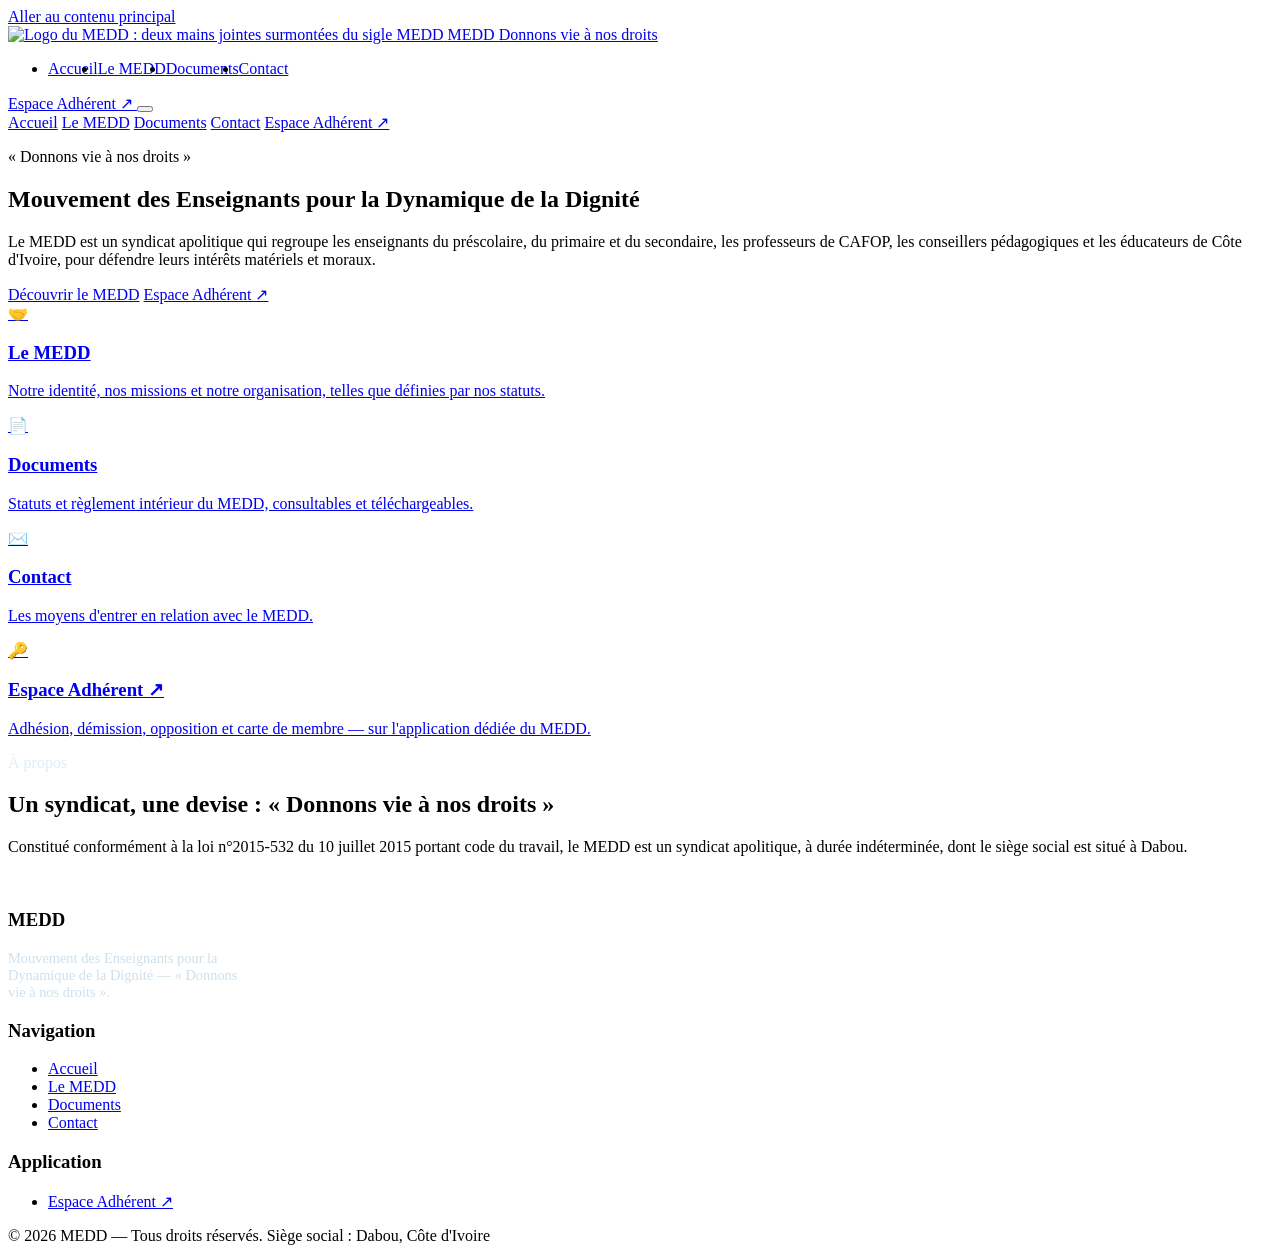
==== index.html @ 4087b920 "Add files via upload" ====
<!DOCTYPE html>
<html lang="fr">
<head>
<meta charset="UTF-8">
<meta name="viewport" content="width=device-width, initial-scale=1.0">
<title>MEDD — Mouvement des Enseignants pour la Dynamique de la Dignité</title>
<meta name="description" content="Site officiel du MEDD, syndicat apolitique des enseignants de Côte d'Ivoire. Statuts, règlement intérieur et accès à l'espace adhérent.">
<link rel="canonical" href="https://medd-site.vercel.app/">
<meta property="og:type" content="website">
<meta property="og:title" content="MEDD — Mouvement des Enseignants pour la Dynamique de la Dignité">
<meta property="og:description" content="Syndicat apolitique des enseignants de Côte d'Ivoire. Statuts, règlement intérieur et espace adhérent.">
<meta property="og:image" content="/assets/images/logo-medd.jpg">
<meta property="og:locale" content="fr_CI">
<link rel="icon" href="/assets/images/logo-medd.jpg">
<link rel="preconnect" href="https://fonts.googleapis.com">
<link rel="preconnect" href="https://fonts.gstatic.com" crossorigin>
<link href="https://fonts.googleapis.com/css2?family=Fraunces:ital,wght@0,500;0,600;1,500&family=Inter:wght@400;500;600;700&display=swap" rel="stylesheet">
<link rel="stylesheet" href="/assets/css/style.css">
<script type="application/ld+json">
{
  "@context": "https://schema.org",
  "@type": "Organization",
  "name": "Mouvement des Enseignants pour la Dynamique de la Dignité (MEDD)",
  "alternateName": "MEDD",
  "slogan": "Donnons vie à nos droits",
  "url": "https://medd-site.vercel.app/",
  "logo": "https://medd-site.vercel.app/assets/images/logo-medd.jpg",
  "address": {
    "@type": "PostalAddress",
    "addressLocality": "Dabou",
    "addressCountry": "CI"
  }
}
</script>
</head>
<body>
<a class="skip-link" href="#main">Aller au contenu principal</a>

<header class="site-header">
  <div class="container nav">
    <a class="brand" href="/index.html">
      <img src="/assets/images/logo-medd.jpg" alt="Logo du MEDD : deux mains jointes surmontées du sigle MEDD">
      <span>
        <span class="brand-name">MEDD</span>
        <span class="brand-tagline">Donnons vie à nos droits</span>
      </span>
    </a>

    <ul class="nav-links" style="display:none;" id="desktop-nav">
      <li><a href="/index.html" aria-current="page">Accueil</a></li>
      <li><a href="/le-medd.html">Le MEDD</a></li>
      <li><a href="/documents.html">Documents</a></li>
      <li><a href="/contact.html">Contact</a></li>
    </ul>

    <a class="btn btn-primary nav-cta" href="https://medd-app-two.vercel.app" target="_blank" rel="noopener noreferrer">
      Espace Adhérent ↗
    </a>

    <button class="menu-toggle" aria-label="Ouvrir le menu" aria-expanded="false" aria-controls="mobile-menu">
      <span></span>
    </button>
  </div>

  <nav class="mobile-menu container" id="mobile-menu" aria-label="Menu principal">
    <a href="/index.html" aria-current="page">Accueil</a>
    <a href="/le-medd.html">Le MEDD</a>
    <a href="/documents.html">Documents</a>
    <a href="/contact.html">Contact</a>
    <a class="btn btn-primary" href="https://medd-app-two.vercel.app" target="_blank" rel="noopener noreferrer">Espace Adhérent ↗</a>
  </nav>
</header>

<main id="main">

  <section class="hero">
    <div class="hero-shapes" aria-hidden="true">
      <span class="shape-a"></span>
      <span class="shape-b"></span>
    </div>
    <div class="container hero-content">
      <p class="hero-motto">« Donnons vie à nos droits »</p>
      <h1>Mouvement des Enseignants pour la Dynamique de la Dignité</h1>
      <p class="lead">
        Le MEDD est un syndicat apolitique qui regroupe les enseignants du préscolaire,
        du primaire et du secondaire, les professeurs de CAFOP, les conseillers pédagogiques
        et les éducateurs de Côte d'Ivoire, pour défendre leurs intérêts matériels et moraux.
      </p>
      <div class="hero-actions">
        <a class="btn btn-primary" href="/le-medd.html">Découvrir le MEDD</a>
        <a class="btn btn-outline" href="https://medd-app-two.vercel.app" target="_blank" rel="noopener noreferrer">Espace Adhérent ↗</a>
      </div>
    </div>
  </section>

  <section aria-label="Accès rapides">
    <div class="container">
      <div class="quick-links">
        <a class="card" href="/le-medd.html">
          <span class="card-icon" aria-hidden="true">🤝</span>
          <h3>Le MEDD</h3>
          <p>Notre identité, nos missions et notre organisation, telles que définies par nos statuts.</p>
        </a>
        <a class="card" href="/documents.html">
          <span class="card-icon" aria-hidden="true">📄</span>
          <h3>Documents</h3>
          <p>Statuts et règlement intérieur du MEDD, consultables et téléchargeables.</p>
        </a>
        <a class="card" href="/contact.html">
          <span class="card-icon" aria-hidden="true">✉️</span>
          <h3>Contact</h3>
          <p>Les moyens d'entrer en relation avec le MEDD.</p>
        </a>
        <a class="card card-external" href="https://medd-app-two.vercel.app" target="_blank" rel="noopener noreferrer">
          <span class="card-icon" aria-hidden="true">🔑</span>
          <h3>Espace Adhérent ↗</h3>
          <p>Adhésion, démission, opposition et carte de membre — sur l'application dédiée du MEDD.</p>
        </a>
      </div>
    </div>
  </section>

  <section class="section-alt">
    <div class="container">
      <div class="callout">
        <span class="eyebrow" style="color:#DCEEF8;">À propos</span>
        <h2>Un syndicat, une devise : « Donnons vie à nos droits »</h2>
        <p>
          Constitué conformément à la loi n°2015-532 du 10 juillet 2015 portant code du travail,
          le MEDD est un syndicat apolitique, à durée indéterminée, dont le siège social est situé à Dabou.
        </p>
        <a class="btn btn-outline" style="border-color:#fff; color:#fff;" href="/le-medd.html">Lire notre présentation complète</a>
      </div>
    </div>
  </section>

</main>

<footer class="site-footer">
  <div class="container footer-grid">
    <div>
      <h3>MEDD</h3>
      <p style="color:#cfe0ea; font-size:0.9rem; max-width:32ch;">
        Mouvement des Enseignants pour la Dynamique de la Dignité — « Donnons vie à nos droits ».
      </p>
    </div>
    <div>
      <h3>Navigation</h3>
      <ul class="footer-links">
        <li><a href="/index.html">Accueil</a></li>
        <li><a href="/le-medd.html">Le MEDD</a></li>
        <li><a href="/documents.html">Documents</a></li>
        <li><a href="/contact.html">Contact</a></li>
      </ul>
    </div>
    <div>
      <h3>Application</h3>
      <ul class="footer-links">
        <li><a href="https://medd-app-two.vercel.app" target="_blank" rel="noopener noreferrer">Espace Adhérent ↗</a></li>
      </ul>
    </div>
  </div>
  <div class="container footer-bottom">
    <span>© <span id="year"></span> MEDD — Tous droits réservés.</span>
    <span>Siège social : Dabou, Côte d'Ivoire</span>
  </div>
</footer>

<script>document.getElementById('year').textContent = new Date().getFullYear();</script>
<script src="/assets/js/main.js"></script>
<style>@media (min-width:860px){#desktop-nav{display:flex !important;}}</style>
</body>
</html>
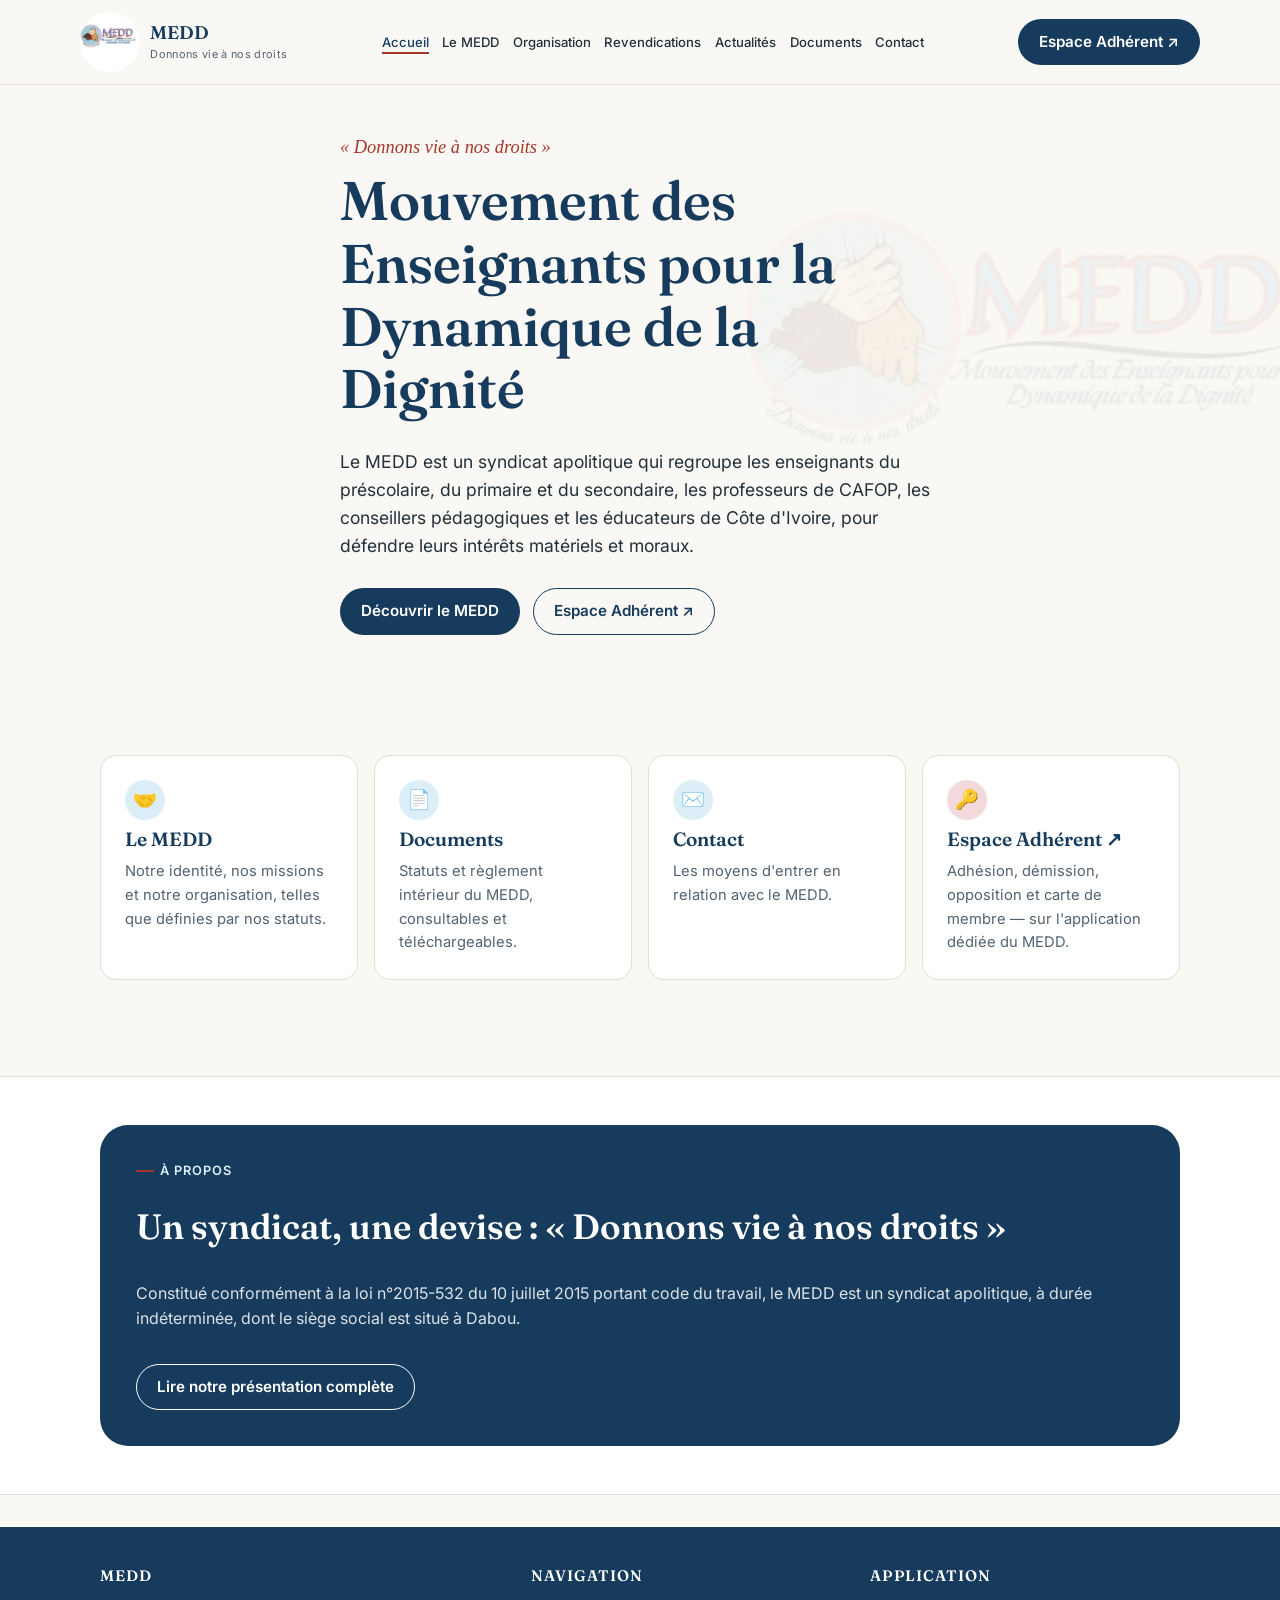
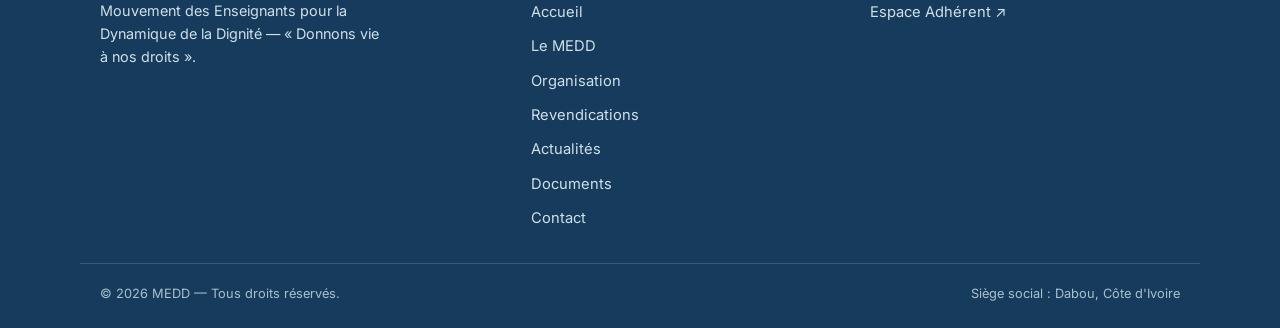
==== commit fdfce500: "Add files via upload" ====
--- a/index.html
+++ b/index.html
@@ -49,6 +49,9 @@
     <ul class="nav-links" style="display:none;" id="desktop-nav">
       <li><a href="/index.html" aria-current="page">Accueil</a></li>
       <li><a href="/le-medd.html">Le MEDD</a></li>
+      <li><a href="/organisation.html">Organisation</a></li>
+      <li><a href="/revendications.html">Revendications</a></li>
+      <li><a href="/actualites.html">Actualités</a></li>
       <li><a href="/documents.html">Documents</a></li>
       <li><a href="/contact.html">Contact</a></li>
     </ul>
@@ -65,6 +68,9 @@
   <nav class="mobile-menu container" id="mobile-menu" aria-label="Menu principal">
     <a href="/index.html" aria-current="page">Accueil</a>
     <a href="/le-medd.html">Le MEDD</a>
+    <a href="/organisation.html">Organisation</a>
+    <a href="/revendications.html">Revendications</a>
+    <a href="/actualites.html">Actualités</a>
     <a href="/documents.html">Documents</a>
     <a href="/contact.html">Contact</a>
     <a class="btn btn-primary" href="https://medd-app-two.vercel.app" target="_blank" rel="noopener noreferrer">Espace Adhérent ↗</a>
@@ -74,10 +80,7 @@
 <main id="main">
 
   <section class="hero">
-    <div class="hero-shapes" aria-hidden="true">
-      <span class="shape-a"></span>
-      <span class="shape-b"></span>
-    </div>
+    <img class="hero-watermark" src="/assets/images/logo-medd-transparent.png" alt="" aria-hidden="true">
     <div class="container hero-content">
       <p class="hero-motto">« Donnons vie à nos droits »</p>
       <h1>Mouvement des Enseignants pour la Dynamique de la Dignité</h1>
@@ -149,6 +152,9 @@
       <ul class="footer-links">
         <li><a href="/index.html">Accueil</a></li>
         <li><a href="/le-medd.html">Le MEDD</a></li>
+        <li><a href="/organisation.html">Organisation</a></li>
+        <li><a href="/revendications.html">Revendications</a></li>
+        <li><a href="/actualites.html">Actualités</a></li>
         <li><a href="/documents.html">Documents</a></li>
         <li><a href="/contact.html">Contact</a></li>
       </ul>
--- a/assets/css/style.css
+++ b/assets/css/style.css
@@ -0,0 +1,917 @@
+/* ==========================================================================
+   MEDD — Mouvement des Enseignants pour la Dynamique de la Dignité
+   Design system : couleurs tirées du logo officiel (bleu ciel, rose, rouge),
+   typographie institutionnelle-moderne, mobile-first.
+   ========================================================================== */
+
+:root {
+  /* Couleurs — dérivées du logo officiel MEDD */
+  --color-cream: #FAF8F4;       /* fond principal, chaud, pas blanc pur */
+  --color-surface: #FFFFFF;     /* cartes / surfaces élevées */
+  --color-ink: #22303A;         /* texte principal */
+  --color-ink-soft: #526270;    /* texte secondaire */
+  --color-navy: #163B5C;        /* bleu profond — titres, header */
+  --color-sky: #4FA3D1;         /* bleu ciel du logo — accent principal */
+  --color-sky-soft: #DCEEF8;    /* fond doux bleu */
+  --color-blush: #F3D9DC;       /* rose pâle du logo — accent secondaire */
+  --color-red: #A7362A;         /* rouge du logo (soulignement "MEDD") — usage sobre */
+  --color-border: #E4DED3;
+
+  --font-display: "Fraunces", Georgia, serif;
+  --font-body: "Inter", -apple-system, BlinkMacSystemFont, "Segoe UI", sans-serif;
+
+  --radius-lg: 28px;
+  --radius-md: 16px;
+  --radius-sm: 10px;
+
+  --shadow-soft: 0 12px 32px -16px rgba(22, 59, 92, 0.25);
+
+  --max-width: 1120px;
+}
+
+*, *::before, *::after { box-sizing: border-box; }
+
+html { scroll-behavior: smooth; }
+
+@media (prefers-reduced-motion: reduce) {
+  html { scroll-behavior: auto; }
+  *, *::before, *::after { animation-duration: 0.01ms !important; transition-duration: 0.01ms !important; }
+}
+
+body {
+  margin: 0;
+  font-family: var(--font-body);
+  color: var(--color-ink);
+  background: var(--color-cream);
+  line-height: 1.6;
+  -webkit-font-smoothing: antialiased;
+}
+
+img { max-width: 100%; display: block; }
+
+a { color: var(--color-navy); }
+a:focus-visible,
+button:focus-visible,
+input:focus-visible,
+textarea:focus-visible {
+  outline: 3px solid var(--color-sky);
+  outline-offset: 2px;
+}
+
+h1, h2, h3 {
+  font-family: var(--font-display);
+  color: var(--color-navy);
+  line-height: 1.15;
+  margin: 0 0 0.5em;
+}
+
+h1 { font-size: clamp(2rem, 5vw + 1rem, 3.4rem); font-weight: 600; }
+h2 { font-size: clamp(1.5rem, 3vw + 1rem, 2.2rem); font-weight: 600; }
+h3 { font-size: 1.2rem; font-weight: 600; }
+
+p { margin: 0 0 1em; color: var(--color-ink-soft); }
+
+.container {
+  max-width: var(--max-width);
+  margin: 0 auto;
+  padding: 0 1.25rem;
+}
+
+.eyebrow {
+  display: inline-flex;
+  align-items: center;
+  gap: 0.5em;
+  font-size: 0.8rem;
+  letter-spacing: 0.08em;
+  text-transform: uppercase;
+  color: var(--color-red);
+  font-weight: 600;
+  margin-bottom: 0.75em;
+}
+
+.eyebrow::before {
+  content: "";
+  width: 1.4em;
+  height: 2px;
+  background: var(--color-red);
+  display: inline-block;
+}
+
+/* ---------- Header / Navigation ---------- */
+
+.site-header {
+  position: sticky;
+  top: 0;
+  z-index: 50;
+  background: rgba(250, 248, 244, 0.92);
+  backdrop-filter: blur(8px);
+  border-bottom: 1px solid var(--color-border);
+}
+
+.nav {
+  display: flex;
+  align-items: center;
+  justify-content: space-between;
+  padding: 0.75rem 0;
+}
+
+.brand {
+  display: flex;
+  align-items: center;
+  gap: 0.65rem;
+  text-decoration: none;
+  color: var(--color-navy);
+}
+
+.brand img {
+  width: 60px;
+  height: 60px;
+  border-radius: 50%;
+  object-fit: cover;
+}
+
+.brand-name {
+  font-family: var(--font-display);
+  font-weight: 600;
+  font-size: 1.15rem;
+  line-height: 1.1;
+}
+
+.brand-tagline {
+  display: block;
+  font-family: var(--font-body);
+  font-weight: 400;
+  font-size: 0.68rem;
+  color: var(--color-ink-soft);
+  letter-spacing: 0.03em;
+}
+
+@media (min-width: 860px) and (max-width: 1150px) {
+  .brand-tagline { display: none; }
+}
+
+.nav-links {
+  display: flex;
+  align-items: center;
+  gap: 0.85rem;
+  list-style: none;
+  margin: 0;
+  padding: 0;
+}
+
+.nav-links a {
+  text-decoration: none;
+  color: var(--color-ink);
+  font-weight: 500;
+  font-size: 0.82rem;
+}
+
+.nav-links a[aria-current="page"] {
+  color: var(--color-navy);
+  border-bottom: 2px solid var(--color-red);
+  padding-bottom: 2px;
+}
+
+.btn {
+  display: inline-flex;
+  align-items: center;
+  gap: 0.5em;
+  border-radius: 999px;
+  padding: 0.65em 1.3em;
+  font-weight: 600;
+  font-size: 0.95rem;
+  text-decoration: none;
+  border: 1px solid transparent;
+  cursor: pointer;
+  transition: transform 0.15s ease, box-shadow 0.15s ease;
+}
+
+.btn-primary {
+  background: var(--color-navy);
+  color: #fff;
+}
+
+.btn-primary:hover { transform: translateY(-1px); box-shadow: var(--shadow-soft); }
+
+.btn-outline {
+  background: transparent;
+  border-color: var(--color-navy);
+  color: var(--color-navy);
+}
+
+.nav-cta { display: none; }
+
+@media (min-width: 860px) {
+  .nav-cta { display: inline-flex; }
+}
+
+.menu-toggle {
+  display: inline-flex;
+  align-items: center;
+  justify-content: center;
+  width: 44px;
+  height: 44px;
+  border-radius: var(--radius-sm);
+  border: 1px solid var(--color-border);
+  background: var(--color-surface);
+  cursor: pointer;
+}
+
+@media (min-width: 860px) {
+  .menu-toggle { display: none; }
+}
+
+.menu-toggle span,
+.menu-toggle span::before,
+.menu-toggle span::after {
+  content: "";
+  display: block;
+  width: 20px;
+  height: 2px;
+  background: var(--color-navy);
+  position: relative;
+  transition: transform 0.2s ease;
+}
+
+.menu-toggle span::before { position: absolute; top: -6px; }
+.menu-toggle span::after { position: absolute; top: 6px; }
+
+.mobile-menu {
+  display: none;
+  flex-direction: column;
+  gap: 0.25rem;
+  padding: 0.5rem 0 1.25rem;
+  border-top: 1px solid var(--color-border);
+}
+
+.mobile-menu.is-open { display: flex; }
+
+.mobile-menu a {
+  display: block;
+  padding: 0.75rem 0.25rem;
+  text-decoration: none;
+  color: var(--color-ink);
+  font-weight: 500;
+  border-bottom: 1px solid var(--color-border);
+}
+
+.mobile-menu .btn { margin-top: 0.75rem; justify-content: center; }
+
+@media (min-width: 860px) {
+  .mobile-menu { display: none !important; }
+}
+
+/* ---------- Hero (signature: mains jointes évoquées par 2 formes qui s'enlacent) ---------- */
+
+.hero {
+  position: relative;
+  overflow: hidden;
+  padding: 3rem 0 4rem;
+}
+
+.hero-watermark {
+  position: absolute;
+  z-index: 0;
+  pointer-events: none;
+  top: 50%;
+  right: -6%;
+  width: 62vw;
+  max-width: 620px;
+  transform: translateY(-50%);
+  opacity: 0.08;
+}
+
+@media (max-width: 700px) {
+  .hero-watermark {
+    width: 85vw;
+    right: -18%;
+    opacity: 0.07;
+  }
+}
+
+.hero-content {
+  position: relative;
+  z-index: 1;
+  max-width: 640px;
+}
+
+.hero-motto {
+  font-family: var(--font-display);
+  font-style: italic;
+  color: var(--color-red);
+  font-size: 1.15rem;
+  margin-bottom: 0.5rem;
+}
+
+.hero p.lead {
+  font-size: 1.1rem;
+  color: var(--color-ink);
+  max-width: 56ch;
+}
+
+.hero-actions {
+  display: flex;
+  flex-wrap: wrap;
+  gap: 0.85rem;
+  margin-top: 1.75rem;
+}
+
+/* ---------- Quick links / cards ---------- */
+
+.quick-links {
+  display: grid;
+  grid-template-columns: 1fr;
+  gap: 1rem;
+  padding: 0.5rem 0 3rem;
+}
+
+@media (min-width: 700px) {
+  .quick-links { grid-template-columns: repeat(2, 1fr); }
+}
+
+@media (min-width: 1000px) {
+  .quick-links { grid-template-columns: repeat(4, 1fr); }
+}
+
+.card {
+  background: var(--color-surface);
+  border: 1px solid var(--color-border);
+  border-radius: var(--radius-md);
+  padding: 1.5rem;
+  text-decoration: none;
+  color: var(--color-ink);
+  display: flex;
+  flex-direction: column;
+  gap: 0.5rem;
+  transition: transform 0.15s ease, box-shadow 0.15s ease, border-color 0.15s ease;
+}
+
+.card:hover {
+  transform: translateY(-3px);
+  box-shadow: var(--shadow-soft);
+  border-color: var(--color-sky);
+}
+
+.card .card-icon {
+  width: 40px;
+  height: 40px;
+  border-radius: 50%;
+  background: var(--color-sky-soft);
+  display: flex;
+  align-items: center;
+  justify-content: center;
+  font-size: 1.2rem;
+}
+
+.card h3 { margin-bottom: 0.15em; }
+.card p { margin: 0; font-size: 0.92rem; }
+
+.card.card-external .card-icon { background: var(--color-blush); }
+
+/* ---------- Sections generic ---------- */
+
+section { padding: 3rem 0; }
+
+.section-alt {
+  background: var(--color-surface);
+  border-top: 1px solid var(--color-border);
+  border-bottom: 1px solid var(--color-border);
+}
+
+.two-col {
+  display: grid;
+  gap: 2rem;
+}
+
+@media (min-width: 860px) {
+  .two-col { grid-template-columns: 1.1fr 0.9fr; align-items: start; }
+}
+
+.stat-row {
+  display: grid;
+  grid-template-columns: repeat(2, 1fr);
+  gap: 1rem;
+  margin: 2rem 0;
+}
+
+@media (min-width: 700px) {
+  .stat-row { grid-template-columns: repeat(4, 1fr); }
+}
+
+.stat {
+  background: var(--color-sky-soft);
+  border-radius: var(--radius-md);
+  padding: 1.25rem 1rem;
+  text-align: center;
+}
+
+.stat strong {
+  display: block;
+  font-family: var(--font-display);
+  font-size: 1.7rem;
+  color: var(--color-navy);
+}
+
+.stat span {
+  font-size: 0.82rem;
+  color: var(--color-ink-soft);
+}
+
+.list-plain {
+  list-style: none;
+  margin: 0;
+  padding: 0;
+  display: flex;
+  flex-direction: column;
+  gap: 0.9rem;
+}
+
+.list-plain li {
+  padding-left: 1.6rem;
+  position: relative;
+  color: var(--color-ink-soft);
+}
+
+.list-plain li::before {
+  content: "";
+  position: absolute;
+  left: 0;
+  top: 0.5em;
+  width: 8px;
+  height: 8px;
+  border-radius: 50%;
+  background: var(--color-sky);
+}
+
+.org-grid {
+  display: grid;
+  grid-template-columns: 1fr;
+  gap: 1rem;
+  margin-top: 1.5rem;
+}
+
+@media (min-width: 700px) {
+  .org-grid { grid-template-columns: repeat(2, 1fr); }
+}
+
+.org-card {
+  background: var(--color-cream);
+  border: 1px solid var(--color-border);
+  border-radius: var(--radius-md);
+  padding: 1.25rem 1.4rem;
+}
+
+.org-card h3 { font-size: 1.05rem; margin-bottom: 0.35em; }
+.org-card p { font-size: 0.92rem; margin: 0; }
+
+.callout {
+  background: var(--color-navy);
+  color: #fff;
+  border-radius: var(--radius-lg);
+  padding: 2.25rem;
+  display: flex;
+  flex-direction: column;
+  gap: 1rem;
+  align-items: flex-start;
+}
+
+.callout h2, .callout p { color: #fff; }
+.callout p { opacity: 0.85; }
+
+.doc-card {
+  background: var(--color-surface);
+  border: 1px solid var(--color-border);
+  border-radius: var(--radius-md);
+  padding: 1.5rem;
+  display: flex;
+  gap: 1.1rem;
+  align-items: flex-start;
+}
+
+.doc-icon {
+  flex-shrink: 0;
+  width: 48px;
+  height: 56px;
+  border-radius: 6px;
+  background: var(--color-sky-soft);
+  color: var(--color-navy);
+  display: flex;
+  align-items: center;
+  justify-content: center;
+  font-weight: 700;
+  font-family: var(--font-display);
+  font-size: 0.8rem;
+}
+
+.notice {
+  border: 1px dashed var(--color-red);
+  background: #FBEFED;
+  border-radius: var(--radius-sm);
+  padding: 1rem 1.2rem;
+  font-size: 0.9rem;
+  color: var(--color-ink);
+}
+
+.notice strong { color: var(--color-red); }
+
+/* ---------- Contact ---------- */
+
+.contact-grid {
+  display: grid;
+  gap: 1.5rem;
+}
+
+@media (min-width: 860px) {
+  .contact-grid { grid-template-columns: 1fr 1fr; }
+}
+
+.contact-item {
+  display: flex;
+  gap: 0.9rem;
+  align-items: flex-start;
+  margin-bottom: 1.2rem;
+}
+
+.contact-item .icon {
+  width: 38px;
+  height: 38px;
+  border-radius: 50%;
+  background: var(--color-sky-soft);
+  display: flex;
+  align-items: center;
+  justify-content: center;
+  flex-shrink: 0;
+}
+
+.contact-item h3 { font-size: 1rem; margin-bottom: 0.15em; }
+.contact-item p { margin: 0; font-size: 0.92rem; }
+
+/* ---------- Footer ---------- */
+
+.site-footer {
+  background: var(--color-navy);
+  color: #dce8f0;
+  padding: 2.5rem 0 1.5rem;
+  margin-top: 2rem;
+}
+
+.footer-grid {
+  display: grid;
+  gap: 1.75rem;
+  grid-template-columns: 1fr;
+}
+
+@media (min-width: 700px) {
+  .footer-grid { grid-template-columns: 1.3fr 1fr 1fr; }
+}
+
+.site-footer h3 {
+  color: #fff;
+  font-size: 0.95rem;
+  text-transform: uppercase;
+  letter-spacing: 0.06em;
+  margin-bottom: 0.9rem;
+}
+
+.site-footer a {
+  color: #cfe0ea;
+  text-decoration: none;
+  font-size: 0.92rem;
+}
+
+.site-footer a:hover { text-decoration: underline; }
+
+.footer-links {
+  list-style: none;
+  margin: 0;
+  padding: 0;
+  display: flex;
+  flex-direction: column;
+  gap: 0.55rem;
+}
+
+.footer-bottom {
+  border-top: 1px solid rgba(255,255,255,0.15);
+  margin-top: 2rem;
+  padding-top: 1.25rem;
+  font-size: 0.8rem;
+  color: #a9c1cf;
+  display: flex;
+  flex-wrap: wrap;
+  gap: 0.5rem 1.5rem;
+  justify-content: space-between;
+}
+
+.skip-link {
+  position: absolute;
+  left: -999px;
+  top: auto;
+  background: var(--color-navy);
+  color: #fff;
+  padding: 0.75rem 1.25rem;
+  border-radius: var(--radius-sm);
+  z-index: 100;
+}
+
+.skip-link:focus {
+  left: 1rem;
+  top: 1rem;
+}
+
+/* ---------- Organisation : carte du Secrétaire Général ---------- */
+
+.sg-card {
+  display: flex;
+  flex-wrap: wrap;
+  align-items: center;
+  gap: 1.5rem;
+  background: var(--color-surface);
+  border: 1px solid var(--color-border);
+  border-radius: var(--radius-lg);
+  padding: 1.5rem;
+}
+
+.sg-card img {
+  width: 120px;
+  height: 120px;
+  border-radius: 50%;
+  object-fit: cover;
+  flex-shrink: 0;
+}
+
+/* ---------- Organisation : listes du Bureau Exécutif National ---------- */
+
+.roster-title {
+  font-size: 1.1rem;
+  margin-top: 2.5rem;
+  padding-bottom: 0.5rem;
+  border-bottom: 1px solid var(--color-border);
+  scroll-margin-top: 90px;
+}
+
+.roster-title:first-of-type { margin-top: 0.5rem; }
+
+.roster-list {
+  list-style: none;
+  margin: 1rem 0 0;
+  padding: 0;
+  display: flex;
+  flex-direction: column;
+  gap: 0.7rem;
+}
+
+.roster-list li {
+  color: var(--color-ink);
+  font-size: 0.95rem;
+  line-height: 1.5;
+}
+
+.roster-region {
+  display: inline-block;
+  color: var(--color-ink-soft);
+  font-size: 0.82rem;
+  margin-left: 0.3em;
+}
+
+.roster-region::before {
+  content: "— ";
+}
+
+/* ---------- Revendications : liste numérotée ---------- */
+
+.list-numbered {
+  margin: 1rem 0 0;
+  padding-left: 1.4rem;
+  display: flex;
+  flex-direction: column;
+  gap: 0.8rem;
+}
+
+.list-numbered li {
+  color: var(--color-ink-soft);
+  padding-left: 0.3rem;
+}
+
+/* ---------- Actualités ---------- */
+
+.news-grid {
+  display: grid;
+  grid-template-columns: 1fr;
+  gap: 1.5rem;
+}
+
+@media (min-width: 700px) {
+  .news-grid { grid-template-columns: repeat(2, 1fr); }
+}
+
+@media (min-width: 1000px) {
+  .news-grid { grid-template-columns: repeat(3, 1fr); }
+}
+
+.news-card {
+  background: var(--color-surface);
+  border: 1px solid var(--color-border);
+  border-radius: var(--radius-md);
+  overflow: hidden;
+  display: flex;
+  flex-direction: column;
+}
+
+.news-card img {
+  width: 100%;
+  aspect-ratio: 3 / 4;
+  object-fit: cover;
+  object-position: top;
+  border-bottom: 1px solid var(--color-border);
+}
+
+.news-card-body {
+  padding: 1.25rem;
+}
+
+.news-date {
+  display: block;
+  font-size: 0.78rem;
+  color: var(--color-red);
+  font-weight: 600;
+  text-transform: uppercase;
+  letter-spacing: 0.04em;
+  margin-bottom: 0.5em;
+}
+
+.news-card h2 {
+  font-size: 1.05rem;
+  margin-bottom: 0.5em;
+}
+
+.news-card p {
+  font-size: 0.9rem;
+  margin: 0;
+}
+
+/* Carte actualité avec mini-galerie (variante de .news-card, ne modifie pas les règles ci-dessus) */
+.news-card-gallery {
+  grid-column: 1 / -1;
+}
+
+.news-card-gallery .news-card-body {
+  padding: 1.25rem;
+}
+
+/* Image principale d'une carte galerie : ratio plus large, adapté aux photos de groupe
+   (paysage), pour ne pas rogner les personnes sur les côtés comme le ferait le ratio 3/4 */
+.news-card-gallery > img {
+  aspect-ratio: 4 / 3;
+  object-position: center top;
+}
+
+.news-gallery-grid {
+  display: grid;
+  grid-template-columns: repeat(2, 1fr);
+  gap: 0.4rem;
+  padding: 0.75rem;
+}
+
+@media (min-width: 640px) {
+  .news-gallery-grid { grid-template-columns: repeat(3, 1fr); }
+}
+
+.news-gallery-grid img {
+  width: 100%;
+  aspect-ratio: 4 / 3;
+  object-fit: cover;
+  border-radius: var(--radius-sm, 6px);
+  border: 1px solid var(--color-border);
+}
+
+/* Place de choix : photos mises en avant (ex. premiers responsables), plus grandes et distinguées */
+.news-gallery-grid img.featured {
+  grid-column: span 2;
+  aspect-ratio: 16 / 10;
+  object-position: top;
+  border: 2px solid var(--color-sky);
+}
+
+@media (min-width: 640px) {
+  .news-gallery-grid img.featured {
+    grid-column: span 1;
+    grid-row: span 2;
+    aspect-ratio: 3 / 4;
+  }
+}
+
+/* ---------- Organisation : photo de groupe ---------- */
+
+.org-group-photo {
+  margin: 0;
+}
+
+.org-group-photo img {
+  width: 100%;
+  border-radius: var(--radius-md);
+  border: 1px solid var(--color-border);
+}
+
+.org-group-photo figcaption {
+  margin-top: 0.6rem;
+  font-size: 0.85rem;
+  color: var(--color-ink-soft);
+  text-align: center;
+}
+
+/* ---------- Lightbox : agrandissement d'image (actualités) ---------- */
+
+.lightbox-overlay {
+  display: none;
+  position: fixed;
+  inset: 0;
+  z-index: 1000;
+  background: rgba(20, 24, 28, 0.92);
+  align-items: center;
+  justify-content: center;
+  padding: 2rem 1rem;
+}
+
+.lightbox-overlay.is-open {
+  display: flex;
+}
+
+.lightbox-img {
+  max-width: 100%;
+  max-height: 90vh;
+  border-radius: var(--radius-sm, 6px);
+  box-shadow: 0 20px 60px rgba(0, 0, 0, 0.5);
+}
+
+.lightbox-close {
+  position: absolute;
+  top: 1rem;
+  right: 1.25rem;
+  background: transparent;
+  border: none;
+  color: #fff;
+  font-size: 2.2rem;
+  line-height: 1;
+  cursor: pointer;
+  padding: 0.25rem 0.5rem;
+}
+
+/* ---------- Revendications : cartes d'argumentaire (Constat/Revendication/Proposition/Argument) ---------- */
+
+.argument-cards {
+  display: flex;
+  flex-direction: column;
+  gap: 1.25rem;
+  margin: 1.5rem 0 3rem;
+}
+
+.argument-card {
+  position: relative;
+  background: var(--color-surface);
+  border: 1px solid var(--color-border);
+  border-radius: var(--radius-md);
+  padding: 1.5rem 1.5rem 1.5rem 3.5rem;
+}
+
+.argument-index {
+  position: absolute;
+  top: 1.25rem;
+  left: 1.25rem;
+  width: 1.8rem;
+  height: 1.8rem;
+  border-radius: 50%;
+  background: var(--color-sky-soft);
+  color: var(--color-navy);
+  font-weight: 700;
+  font-size: 0.85rem;
+  display: flex;
+  align-items: center;
+  justify-content: center;
+  flex-shrink: 0;
+}
+
+.argument-card dl {
+  margin: 0;
+  display: grid;
+  gap: 0.4rem 0;
+}
+
+.argument-card dt {
+  font-size: 0.72rem;
+  font-weight: 700;
+  text-transform: uppercase;
+  letter-spacing: 0.05em;
+  color: var(--color-red);
+  margin-top: 0.9rem;
+}
+
+.argument-card dt:first-child {
+  margin-top: 0;
+}
+
+.argument-card dd {
+  margin: 0;
+  color: var(--color-ink);
+  font-size: 0.95rem;
+  line-height: 1.55;
+}
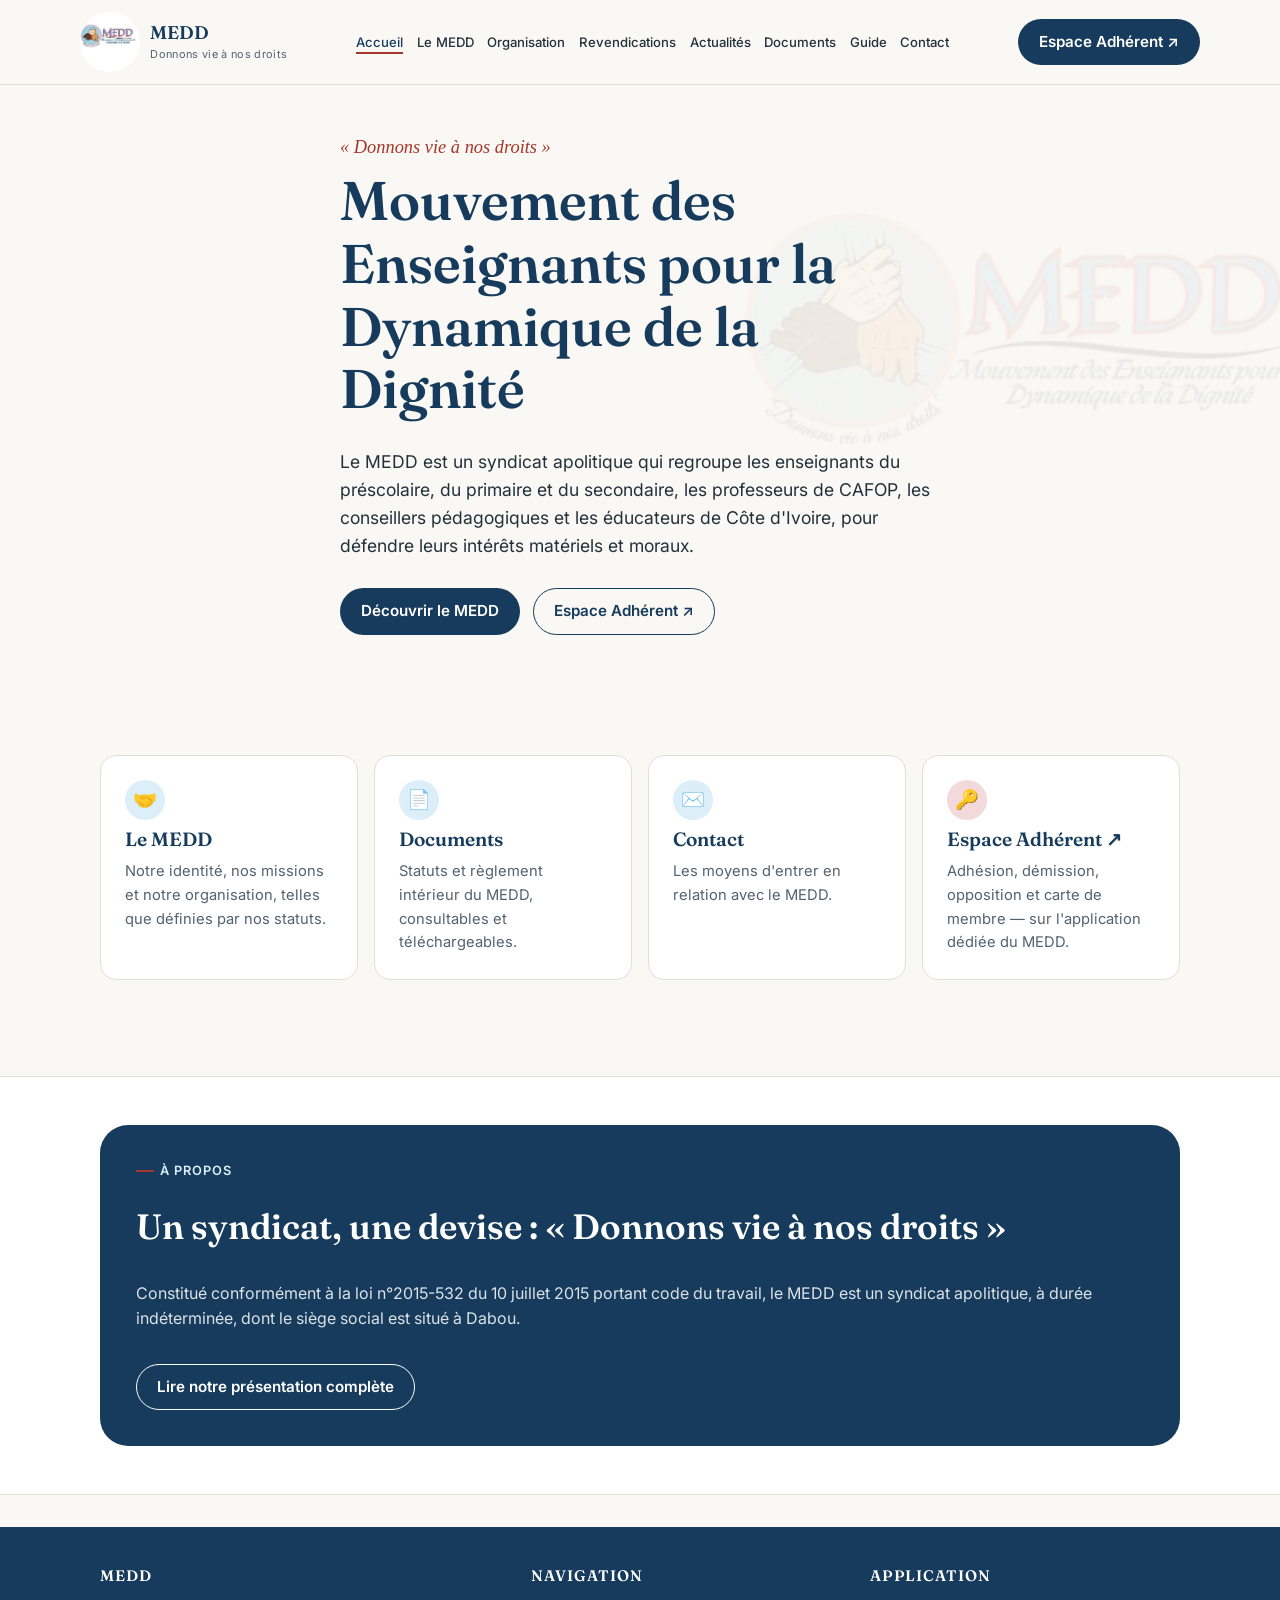
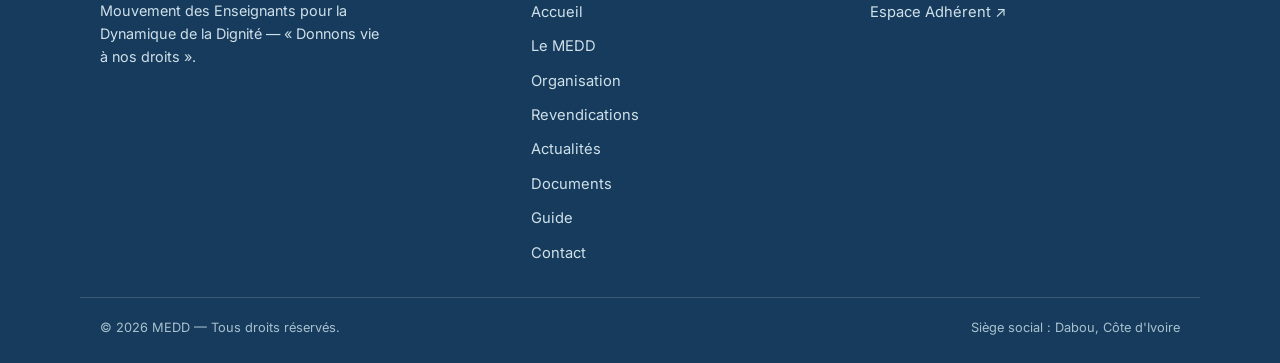
==== commit 4f6b9737: "Site : page Guide d'utilisation (adherents) + liens Guide dans les menus Co-Authored-By: Claude Sonn" ====
--- a/index.html
+++ b/index.html
@@ -5,7 +5,7 @@
 <meta name="viewport" content="width=device-width, initial-scale=1.0">
 <title>MEDD — Mouvement des Enseignants pour la Dynamique de la Dignité</title>
 <meta name="description" content="Site officiel du MEDD, syndicat apolitique des enseignants de Côte d'Ivoire. Statuts, règlement intérieur et accès à l'espace adhérent.">
-<link rel="canonical" href="https://medd-site.vercel.app/">
+<link rel="canonical" href="https://www.medd.ci/">
 <meta property="og:type" content="website">
 <meta property="og:title" content="MEDD — Mouvement des Enseignants pour la Dynamique de la Dignité">
 <meta property="og:description" content="Syndicat apolitique des enseignants de Côte d'Ivoire. Statuts, règlement intérieur et espace adhérent.">
@@ -23,8 +23,8 @@
   "name": "Mouvement des Enseignants pour la Dynamique de la Dignité (MEDD)",
   "alternateName": "MEDD",
   "slogan": "Donnons vie à nos droits",
-  "url": "https://medd-site.vercel.app/",
-  "logo": "https://medd-site.vercel.app/assets/images/logo-medd.jpg",
+  "url": "https://www.medd.ci/",
+  "logo": "https://www.medd.ci/assets/images/logo-medd.jpg",
   "address": {
     "@type": "PostalAddress",
     "addressLocality": "Dabou",
@@ -53,10 +53,11 @@
       <li><a href="/revendications.html">Revendications</a></li>
       <li><a href="/actualites.html">Actualités</a></li>
       <li><a href="/documents.html">Documents</a></li>
+        <li><a href="/guide.html">Guide</a></li>
       <li><a href="/contact.html">Contact</a></li>
     </ul>
 
-    <a class="btn btn-primary nav-cta" href="https://medd-app-two.vercel.app" target="_blank" rel="noopener noreferrer">
+    <a class="btn btn-primary nav-cta" href="https://app.medd.ci" target="_blank" rel="noopener noreferrer">
       Espace Adhérent ↗
     </a>
 
@@ -72,8 +73,9 @@
     <a href="/revendications.html">Revendications</a>
     <a href="/actualites.html">Actualités</a>
     <a href="/documents.html">Documents</a>
+    <a href="/guide.html">Guide</a>
     <a href="/contact.html">Contact</a>
-    <a class="btn btn-primary" href="https://medd-app-two.vercel.app" target="_blank" rel="noopener noreferrer">Espace Adhérent ↗</a>
+    <a class="btn btn-primary" href="https://app.medd.ci" target="_blank" rel="noopener noreferrer">Espace Adhérent ↗</a>
   </nav>
 </header>
 
@@ -91,7 +93,7 @@
       </p>
       <div class="hero-actions">
         <a class="btn btn-primary" href="/le-medd.html">Découvrir le MEDD</a>
-        <a class="btn btn-outline" href="https://medd-app-two.vercel.app" target="_blank" rel="noopener noreferrer">Espace Adhérent ↗</a>
+        <a class="btn btn-outline" href="https://app.medd.ci" target="_blank" rel="noopener noreferrer">Espace Adhérent ↗</a>
       </div>
     </div>
   </section>
@@ -114,7 +116,7 @@
           <h3>Contact</h3>
           <p>Les moyens d'entrer en relation avec le MEDD.</p>
         </a>
-        <a class="card card-external" href="https://medd-app-two.vercel.app" target="_blank" rel="noopener noreferrer">
+        <a class="card card-external" href="https://app.medd.ci" target="_blank" rel="noopener noreferrer">
           <span class="card-icon" aria-hidden="true">🔑</span>
           <h3>Espace Adhérent ↗</h3>
           <p>Adhésion, démission, opposition et carte de membre — sur l'application dédiée du MEDD.</p>
@@ -156,13 +158,14 @@
         <li><a href="/revendications.html">Revendications</a></li>
         <li><a href="/actualites.html">Actualités</a></li>
         <li><a href="/documents.html">Documents</a></li>
+        <li><a href="/guide.html">Guide</a></li>
         <li><a href="/contact.html">Contact</a></li>
       </ul>
     </div>
     <div>
       <h3>Application</h3>
       <ul class="footer-links">
-        <li><a href="https://medd-app-two.vercel.app" target="_blank" rel="noopener noreferrer">Espace Adhérent ↗</a></li>
+        <li><a href="https://app.medd.ci" target="_blank" rel="noopener noreferrer">Espace Adhérent ↗</a></li>
       </ul>
     </div>
   </div>
--- a/assets/css/style.css
+++ b/assets/css/style.css
@@ -725,6 +725,11 @@
   border-bottom: 1px solid var(--color-border);
 }
 
+/* Curseur "loupe" sur les photos agrandissables (posé auparavant par main.js) */
+.news-card img {
+  cursor: zoom-in;
+}
+
 .news-card-body {
   padding: 1.25rem;
 }
@@ -915,3 +920,27 @@
   font-size: 0.95rem;
   line-height: 1.55;
 }
+
+.roster-tel { display: block; margin-top: 0.15rem; font-size: 0.85rem; }
+.roster-tel a { color: var(--color-red); font-weight: 600; text-decoration: none; white-space: nowrap; }
+.roster-tel a::before { content: "\260E\00a0"; }
+.roster-tel a.roster-wa { margin-left: 0.5rem; margin-right: 0.3rem; color: #1a7f45; }
+.roster-tel a.roster-wa::before { content: "\1F4AC\00a0"; }
+/* ---------- Organisation : IEPP par DRENA (liste repliable) ---------- */
+.iepp-groups { margin-top: 1rem; display: flex; flex-direction: column; gap: 0.5rem; }
+.iepp-group { border: 1px solid var(--color-border); border-radius: 8px; padding: 0 1rem; background: #fff; }
+.iepp-group summary { cursor: pointer; padding: 0.8rem 0; font-weight: 600; font-size: 0.95rem; list-style: none; display: flex; justify-content: space-between; gap: 0.6rem; align-items: center; }
+.iepp-group summary::-webkit-details-marker { display: none; }
+.iepp-group summary::after { content: "+"; font-weight: 700; color: var(--color-red); }
+.iepp-group[open] summary::after { content: "−"; }
+.iepp-group .roster-list { margin: 0 0 1rem; padding-top: 0.2rem; }
+.iepp-count { margin-left: auto; font-size: 0.78rem; font-weight: 600; color: var(--color-ink-soft); }
+
+/* Page Guide d'utilisation */
+.guide h2 { margin-top: 2.2rem; scroll-margin-top: 5rem; }
+.guide h3 { margin-top: 1.6rem; }
+.guide table { width: 100%; border-collapse: collapse; font-size: 0.92rem; margin: 1rem 0; display: block; overflow-x: auto; }
+.guide th, .guide td { border: 1px solid var(--color-border, #d9dee3); padding: 0.5rem 0.6rem; text-align: left; vertical-align: top; }
+.guide th { background: #eef3f7; }
+.guide ol, .guide ul { padding-left: 1.3rem; }
+.guide li { margin-bottom: 0.4rem; }
